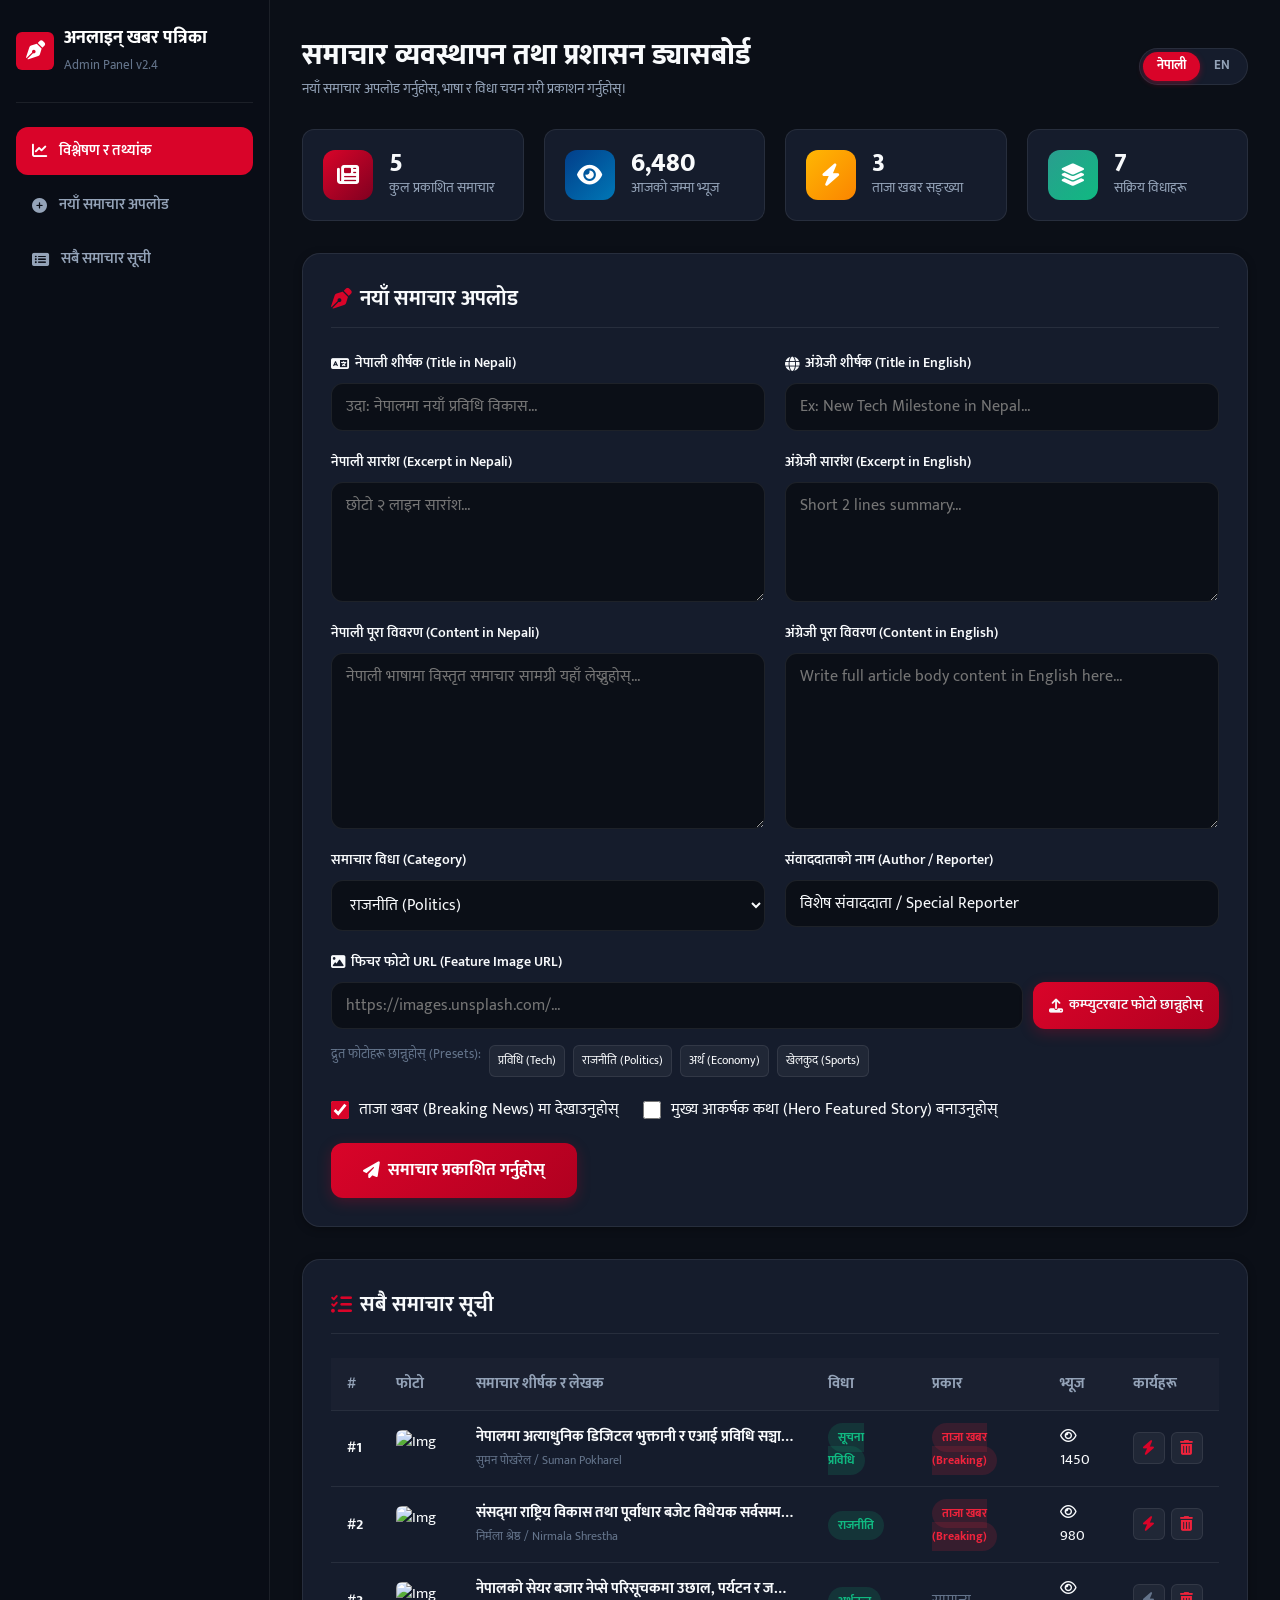
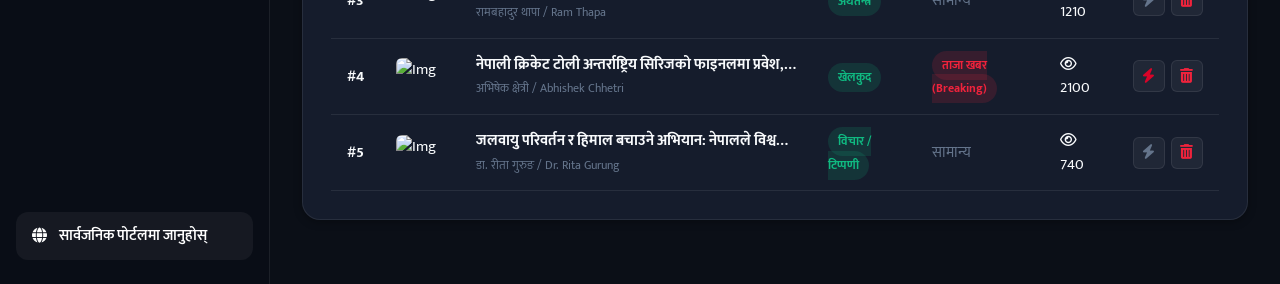
==== admin.html @ b6c6386e "Online khabar partika first push" ====
<!DOCTYPE html>
<html lang="np" data-theme="dark">
<head>
  <meta charset="UTF-8" />
  <meta name="viewport" content="width=device-width, initial-scale=1.0" />
  <title>समाचार प्रशासन ड्यासबोर्ड - Online Patrika Admin</title>
  
  <!-- Fonts & Icons -->
  <link rel="preconnect" href="https://fonts.googleapis.com">
  <link rel="preconnect" href="https://fonts.gstatic.com" crossorigin>
  <link href="https://fonts.googleapis.com/css2?family=Inter:wght@300;400;500;600;700;800&family=Mukta:wght@300;400;500;600;700;800&display=swap" rel="stylesheet">
  <link rel="stylesheet" href="https://cdnjs.cloudflare.com/ajax/libs/font-awesome/6.4.0/css/all.min.css" />

  <!-- Stylesheet -->
  <link rel="stylesheet" href="css/styles.css" />
</head>
<body>

  <div class="admin-layout">
    <!-- ==========================================================================
         ADMIN SIDEBAR
         ========================================================================== -->
    <aside class="admin-sidebar">
      <div class="admin-brand">
        <div class="admin-brand-icon">
          <i class="fas fa-pen-nib"></i>
        </div>
        <div>
          <h3 style="font-size: 1.1rem; font-weight: 800; color: white;" data-i18n="siteName">अनलाइन पत्रिका</h3>
          <small style="color: var(--text-muted);">Admin Panel v2.4</small>
        </div>
      </div>

      <ul class="admin-nav">
        <li class="admin-nav-item active">
          <a href="#dashboard"><i class="fas fa-chart-line"></i> <span data-i18n="admin.analyticsTab">ड्यासबोर्ड</span></a>
        </li>
        <li class="admin-nav-item">
          <a href="#uploadNews"><i class="fas fa-plus-circle"></i> <span data-i18n="admin.createNewsTab">नयाँ समाचार अपलोड</span></a>
        </li>
        <li class="admin-nav-item">
          <a href="#allArticles"><i class="fas fa-list-alt"></i> <span data-i18n="admin.manageNewsTab">सबै समाचार सूची</span></a>
        </li>
        <li class="admin-nav-item" style="margin-top: auto;">
          <a href="index.html" style="background: rgba(255, 255, 255, 0.05); color: #FFF;">
            <i class="fas fa-globe"></i> <span>सार्वजनिक पोर्टलमा जानुहोस्</span>
          </a>
        </li>
      </ul>
    </aside>

    <!-- ==========================================================================
         MAIN ADMIN CONTENT AREA
         ========================================================================== -->
    <main class="admin-content">
      
      <!-- Top Admin Header -->
      <div class="admin-header">
        <div class="admin-title-wrap">
          <h1 data-i18n="admin.dashboardTitle">समाचार व्यवस्थापन तथा प्रशासन ड्यासबोर्ड</h1>
          <p data-i18n="admin.dashboardDesc">नयाँ समाचार अपलोड गर्नुहोस्, भाषा र विधा चयन गरी प्रकाशन गर्नुहोस्।</p>
        </div>

        <div class="ctrl-group">
          <!-- Language Toggle Switcher -->
          <div class="lang-switcher" title="Language Switcher">
            <button class="lang-btn active" data-lang="np" onclick="switchAdminLang('np')">नेपाली</button>
            <button class="lang-btn" data-lang="en" onclick="switchAdminLang('en')">EN</button>
          </div>
        </div>
      </div>

      <!-- ==========================================================================
           STATS CARDS
           ========================================================================== -->
      <div class="stats-grid">
        <div class="stat-card">
          <div class="stat-icon red"><i class="fas fa-newspaper"></i></div>
          <div>
            <div class="stat-val" id="statTotalArticles">0</div>
            <div class="stat-label" data-i18n="admin.totalArticles">कुल प्रकाशित समाचार</div>
          </div>
        </div>

        <div class="stat-card">
          <div class="stat-icon blue"><i class="fas fa-eye"></i></div>
          <div>
            <div class="stat-val" id="statTotalViews">0</div>
            <div class="stat-label" data-i18n="admin.todayViews">जम्मा समाचार भ्यूज</div>
          </div>
        </div>

        <div class="stat-card">
          <div class="stat-icon gold"><i class="fas fa-bolt"></i></div>
          <div>
            <div class="stat-val" id="statBreakingCount">0</div>
            <div class="stat-label" data-i18n="admin.breakingCount">ताजा खबर सङ्ख्या</div>
          </div>
        </div>

        <div class="stat-card">
          <div class="stat-icon green"><i class="fas fa-layer-group"></i></div>
          <div>
            <div class="stat-val">7</div>
            <div class="stat-label" data-i18n="admin.activeCategory">सक्रिय विधाहरू</div>
          </div>
        </div>
      </div>

      <!-- ==========================================================================
           NEWS UPLOAD FORM CARD
           ========================================================================== -->
      <section class="admin-card" id="uploadNews">
        <div class="admin-card-header">
          <h2 class="admin-card-title">
            <i class="fas fa-pen-nib" style="color: var(--primary-red);"></i>
            <span data-i18n="admin.createNewsTab">नयाँ समाचार अपलोड तथा प्रकाशन फारम</span>
          </h2>
        </div>

        <form id="newsUploadForm">
          <!-- Dual Language Title Fields -->
          <div class="form-grid-2">
            <div class="form-group">
              <label for="titleNp"><i class="fas fa-language"></i> <span data-i18n="admin.titleNp">नेपाली शीर्षक (Nepali Title) *</span></label>
              <input type="text" id="titleNp" class="form-control" placeholder="उदा: नेपालमा नयाँ प्रविधि विकास..." required />
            </div>
            <div class="form-group">
              <label for="titleEn"><i class="fas fa-globe"></i> <span data-i18n="admin.titleEn">अंग्रेजी शीर्षक (English Title)</span></label>
              <input type="text" id="titleEn" class="form-control" placeholder="Ex: New Tech Milestone in Nepal..." />
            </div>
          </div>

          <!-- Dual Language Excerpts -->
          <div class="form-grid-2">
            <div class="form-group">
              <label for="excerptNp" data-i18n="admin.excerptNp">नेपाली सारांश (Nepali Excerpt)</label>
              <textarea id="excerptNp" class="form-control" rows="2" placeholder="छोटो २ लाइन सारांश..."></textarea>
            </div>
            <div class="form-group">
              <label for="excerptEn" data-i18n="admin.excerptEn">अंग्रेजी सारांश (English Excerpt)</label>
              <textarea id="excerptEn" class="form-control" rows="2" placeholder="Short 2 lines summary..."></textarea>
            </div>
          </div>

          <!-- Dual Language Full Content -->
          <div class="form-grid-2">
            <div class="form-group">
              <label for="contentNp" data-i18n="admin.contentNp">नेपाली पूरा समाचार (Nepali Content) *</label>
              <textarea id="contentNp" class="form-control" rows="6" placeholder="नेपाली भाषामा विस्तृत समाचार सामग्री यहाँ लेख्नुहोस्..." required></textarea>
            </div>
            <div class="form-group">
              <label for="contentEn" data-i18n="admin.contentEn">अंग्रेजी पूरा समाचार (English Content)</label>
              <textarea id="contentEn" class="form-control" rows="6" placeholder="Write full article body content in English here..."></textarea>
            </div>
          </div>

          <!-- Meta Controls Grid -->
          <div class="form-grid-2">
            <div class="form-group">
              <label for="newsCategory" data-i18n="admin.categoryLabel">समाचार विधा (Category)</label>
              <select id="newsCategory" class="form-control">
                <option value="politics">राजनीति (Politics)</option>
                <option value="economy">अर्थतन्त्र (Economy)</option>
                <option value="tech">प्रविधि (Technology)</option>
                <option value="sports">खेलकुद (Sports)</option>
                <option value="entertainment">मनोरञ्जन (Entertainment)</option>
                <option value="opinion">विचार / टिप्पणी (Opinion)</option>
              </select>
            </div>

            <div class="form-group">
              <label for="authorName">संवाददाताको नाम (Author / Reporter)</label>
              <input type="text" id="authorName" class="form-control" value="विशेष संवाददाता / Special Reporter" />
            </div>
          </div>

          <!-- Image Selector & File Upload -->
          <div class="form-group">
            <label for="featureImgUrl"><i class="fas fa-image"></i> <span data-i18n="admin.imageLabel">फिचर फोटो URL (Feature Image URL / Local Upload)</span></label>
            <div style="display: flex; gap: 10px; flex-wrap: wrap;">
              <input type="text" id="featureImgUrl" class="form-control" style="flex: 1;" placeholder="https://images.unsplash.com/..." />
              <label class="btn-primary" style="padding: 10px 16px; font-size: 0.88rem; cursor: pointer;">
                <i class="fas fa-upload"></i> कम्प्युटरबाट फोटो छान्नुहोस्
                <input type="file" id="localImgFile" accept="image/*" style="display: none;" />
              </label>
            </div>
            <!-- Preset Image Quick Pickers -->
            <div style="display: flex; gap: 8px; margin-top: 8px; flex-wrap: wrap; font-size: 0.8rem; color: var(--text-muted);">
              <span>द्रुत फोटोहरू छान्नुहोस् (Presets):</span>
              <button type="button" class="btn-action-icon" style="width: auto; padding: 2px 8px; font-size: 0.78rem;" onclick="selectPresetImage('https://images.unsplash.com/photo-1526374965328-7f61d4dc18c5?q=80&w=800')">प्रविधि (Tech)</button>
              <button type="button" class="btn-action-icon" style="width: auto; padding: 2px 8px; font-size: 0.78rem;" onclick="selectPresetImage('https://images.unsplash.com/photo-1541872703-74c5e44368f9?q=80&w=800')">राजनीति (Politics)</button>
              <button type="button" class="btn-action-icon" style="width: auto; padding: 2px 8px; font-size: 0.78rem;" onclick="selectPresetImage('https://images.unsplash.com/photo-1611974789855-9c2a0a7236a3?q=80&w=800')">अर्थ (Economy)</button>
              <button type="button" class="btn-action-icon" style="width: auto; padding: 2px 8px; font-size: 0.78rem;" onclick="selectPresetImage('https://images.unsplash.com/photo-1531415074968-036ba1b575da?q=80&w=800')">खेलकुद (Sports)</button>
            </div>
          </div>

          <!-- Feature Flags Checkboxes -->
          <div style="display: flex; gap: 24px; margin: 20px 0;">
            <label class="checkbox-group">
              <input type="checkbox" id="isBreakingCheck" checked />
              <span data-i18n="admin.isBreaking">ताजा खबर (Breaking News) मा देखाउनुहोस्</span>
            </label>

            <label class="checkbox-group">
              <input type="checkbox" id="isFeaturedCheck" />
              <span data-i18n="admin.isFeatured">मुख्य आकर्षक कथा (Hero Featured Story) बनाउनुहोस्</span>
            </label>
          </div>

          <!-- Submit Button -->
          <button type="submit" class="btn-primary" style="font-size: 1.05rem; padding: 14px 32px;">
            <i class="fas fa-paper-plane"></i> <span data-i18n="admin.publishBtn">समाचार प्रकाशित गर्नुहोस्</span>
          </button>
        </form>
      </section>

      <!-- ==========================================================================
           ALL ARTICLES LIST & MANAGEMENT TABLE
           ========================================================================== -->
      <section class="admin-card" id="allArticles">
        <div class="admin-card-header">
          <h2 class="admin-card-title">
            <i class="fas fa-tasks" style="color: var(--primary-red);"></i>
            <span data-i18n="admin.manageNewsTab">सबै प्रकाशित समाचार सूची</span>
          </h2>
        </div>

        <div class="data-table-wrap">
          <table class="data-table">
            <thead>
              <tr>
                <th>#</th>
                <th>फोटो</th>
                <th>समाचार शीर्षक र लेखक</th>
                <th>विधा</th>
                <th>प्रकार</th>
                <th>भ्यूज</th>
                <th data-i18n="admin.actions">कार्यहरू</th>
              </tr>
            </thead>
            <tbody id="adminArticlesTableBody">
              <!-- Rendered via JS -->
            </tbody>
          </table>
        </div>
      </section>

    </main>
  </div>

  <!-- Toast Container -->
  <div class="toast-container" id="toastContainer"></div>

  <!-- Scripts -->
  <script src="js/translations.js"></script>
  <script src="js/admin.js"></script>
</body>
</html>
---- css/styles.css ----
/* ==========================================================================
   ONLINE PATRIKA (अनलाइन पत्रिका) - MASTER DESIGN SYSTEM & STYLESHEET
   ========================================================================== */

@import url('https://fonts.googleapis.com/css2?family=Inter:wght@300;400;500;600;700;800&family=Mukta:wght@300;400;500;600;700;800&display=swap');

/* --- CSS Variables & Theme Tokens --- */
:root {
  --font-nepali: 'Mukta', sans-serif;
  --font-english: 'Inter', system-ui, -apple-system, BlinkMacSystemFont, sans-serif;

  /* Brand Palette: Nepali Flag Crimson + Slate */
  --primary-red: #D90429;
  --primary-red-hover: #EF233C;
  --primary-red-glow: rgba(217, 4, 41, 0.25);
  --accent-blue: #023E8A;
  --accent-gold: #FFB703;

  /* Dark Mode Palette (Default) */
  --bg-main: #0B0F17;
  --bg-header: rgba(15, 23, 42, 0.85);
  --bg-card: #151C2C;
  --bg-card-hover: #1C263B;
  --bg-nav: #111827;
  --border-color: rgba(255, 255, 255, 0.08);
  --border-active: rgba(217, 4, 41, 0.4);

  --text-primary: #F8FAFC;
  --text-secondary: #94A3B8;
  --text-muted: #64748B;
  --text-inverse: #0F172A;

  --badge-breaking: #EF233C;
  --badge-tag-bg: rgba(217, 4, 41, 0.15);
  --badge-tag-text: #FF6B6B;

  --shadow-sm: 0 2px 8px rgba(0, 0, 0, 0.3);
  --shadow-md: 0 8px 24px rgba(0, 0, 0, 0.4);
  --shadow-glow: 0 0 20px rgba(217, 4, 41, 0.3);

  --radius-sm: 6px;
  --radius-md: 12px;
  --radius-lg: 18px;
  --radius-full: 9999px;

  --transition: all 0.25s cubic-bezier(0.4, 0, 0.2, 1);
}

/* Light Theme Overrides */
[data-theme="light"] {
  --bg-main: #F1F5F9;
  --bg-header: rgba(255, 255, 255, 0.9);
  --bg-card: #FFFFFF;
  --bg-card-hover: #F8FAFC;
  --bg-nav: #FFFFFF;
  --border-color: rgba(0, 0, 0, 0.08);
  --border-active: rgba(217, 4, 41, 0.4);

  --text-primary: #0F172A;
  --text-secondary: #475569;
  --text-muted: #64748B;
  --text-inverse: #FFFFFF;

  --shadow-sm: 0 2px 8px rgba(0, 0, 0, 0.06);
  --shadow-md: 0 8px 24px rgba(0, 0, 0, 0.08);
}

/* Global Reset & Base */
*, *::before, *::after {
  box-sizing: border-box;
  margin: 0;
  padding: 0;
}

html {
  font-size: 16px;
  scroll-behavior: smooth;
}

body {
  font-family: var(--font-nepali);
  background-color: var(--bg-main);
  color: var(--text-primary);
  line-height: 1.6;
  min-height: 100vh;
  transition: background-color 0.3s ease, color 0.3s ease;
  overflow-x: hidden;
}

/* Language font switcher logic */
body[lang="en"] {
  font-family: var(--font-english);
}

a {
  color: inherit;
  text-decoration: none;
  transition: var(--transition);
}

button, input, select, textarea {
  font: inherit;
  color: inherit;
}

img {
  max-width: 100%;
  height: auto;
  display: block;
}

/* --- Container Utility --- */
.container {
  width: 92%;
  max-width: 1320px;
  margin: 0 auto;
}

/* ==========================================================================
   TOP UTILITY BAR (Bikram Sambat Date, Weather, Controls)
   ========================================================================== */
.top-bar {
  background: #070B12;
  border-bottom: 1px solid var(--border-color);
  padding: 8px 0;
  font-size: 0.88rem;
  color: var(--text-secondary);
}

.top-bar-content {
  display: flex;
  justify-content: space-between;
  align-items: center;
  flex-wrap: wrap;
  gap: 12px;
}

.top-bar-left, .top-bar-right {
  display: flex;
  align-items: center;
  gap: 18px;
}

.date-badge {
  display: flex;
  align-items: center;
  gap: 6px;
  background: rgba(255, 255, 255, 0.05);
  padding: 4px 10px;
  border-radius: var(--radius-sm);
  font-weight: 500;
  color: var(--text-primary);
}

.date-badge i {
  color: var(--primary-red);
}

.weather-widget, .currency-widget {
  display: flex;
  align-items: center;
  gap: 6px;
  font-size: 0.85rem;
}

.weather-widget i {
  color: var(--accent-gold);
}

/* Controls: Language Switcher & Theme Switcher */
.ctrl-group {
  display: flex;
  align-items: center;
  gap: 10px;
}

.lang-switcher {
  display: inline-flex;
  background: var(--bg-card);
  border: 1px solid var(--border-color);
  border-radius: var(--radius-full);
  padding: 3px;
  position: relative;
  cursor: pointer;
  user-select: none;
}

.lang-btn {
  padding: 4px 14px;
  font-weight: 700;
  font-size: 0.8rem;
  border: none;
  background: transparent;
  border-radius: var(--radius-full);
  cursor: pointer;
  transition: var(--transition);
  color: var(--text-secondary);
  display: flex;
  align-items: center;
  gap: 4px;
}

.lang-btn.active {
  background: var(--primary-red);
  color: #FFF;
  box-shadow: 0 2px 6px rgba(217, 4, 41, 0.4);
}

.theme-toggle-btn {
  background: var(--bg-card);
  border: 1px solid var(--border-color);
  width: 34px;
  height: 34px;
  border-radius: 50%;
  display: flex;
  align-items: center;
  justify-content: center;
  cursor: pointer;
  color: var(--text-primary);
  transition: var(--transition);
}

.theme-toggle-btn:hover {
  background: var(--primary-red);
  color: white;
  border-color: var(--primary-red);
}

/* ==========================================================================
   MAIN HEADER & LOGO
   ========================================================================== */
.main-header {
  background: var(--bg-header);
  backdrop-filter: blur(12px);
  -webkit-backdrop-filter: blur(12px);
  position: sticky;
  top: 0;
  z-index: 100;
  border-bottom: 1px solid var(--border-color);
  transition: var(--transition);
}

.header-inner {
  display: flex;
  align-items: center;
  justify-content: space-between;
  padding: 16px 0;
}

.brand-logo {
  display: flex;
  align-items: center;
  gap: 12px;
  text-decoration: none;
}

.brand-icon {
  width: 48px;
  height: 48px;
  background: linear-gradient(135deg, #0EA5E9, #0284C7);
  border-radius: 50%;
  border: 2px solid rgba(56, 189, 248, 0.4);
  display: flex;
  align-items: center;
  justify-content: center;
  color: #FFF;
  font-size: 1.4rem;
  font-weight: 800;
  box-shadow: 0 0 20px rgba(14, 165, 233, 0.4);
}

.brand-text {
  display: flex;
  flex-direction: column;
}

.brand-name {
  font-size: 1.85rem;
  font-weight: 800;
  letter-spacing: -0.5px;
  line-height: 1.1;
  color: var(--text-primary);
  background: linear-gradient(90deg, var(--text-primary) 60%, var(--primary-red));
  -webkit-background-clip: text;
  -webkit-text-fill-color: transparent;
}

.brand-tagline {
  font-size: 0.78rem;
  color: var(--text-secondary);
  font-weight: 500;
  letter-spacing: 0.5px;
}

.header-actions {
  display: flex;
  align-items: center;
  gap: 14px;
}

.btn-admin {
  background: linear-gradient(135deg, var(--accent-blue), #001845);
  color: #FFF;
  padding: 8px 16px;
  border-radius: var(--radius-full);
  font-size: 0.88rem;
  font-weight: 600;
  display: inline-flex;
  align-items: center;
  gap: 6px;
  border: 1px solid rgba(255, 255, 255, 0.1);
  box-shadow: 0 4px 12px rgba(2, 62, 138, 0.3);
}

.btn-admin:hover {
  transform: translateY(-2px);
  box-shadow: 0 6px 16px rgba(2, 62, 138, 0.5);
  background: linear-gradient(135deg, #0077B6, var(--accent-blue));
}

.search-box {
  position: relative;
}

.search-input {
  background: var(--bg-card);
  border: 1px solid var(--border-color);
  padding: 8px 14px 8px 36px;
  border-radius: var(--radius-full);
  font-size: 0.88rem;
  width: 200px;
  transition: var(--transition);
}

.search-input:focus {
  outline: none;
  width: 260px;
  border-color: var(--primary-red);
  box-shadow: 0 0 0 3px var(--primary-red-glow);
}

.search-box i {
  position: absolute;
  left: 12px;
  top: 50%;
  transform: translateY(-50%);
  color: var(--text-muted);
}

/* ==========================================================================
   NAVIGATION CATEGORIES BAR
   ========================================================================== */
.nav-bar {
  background: var(--bg-nav);
  border-bottom: 1px solid var(--border-color);
}

.nav-links {
  display: flex;
  align-items: center;
  list-style: none;
  overflow-x: auto;
  scrollbar-width: none;
  -ms-overflow-style: none;
}

.nav-links::-webkit-scrollbar {
  display: none;
}

.nav-link-item a {
  display: block;
  padding: 12px 18px;
  font-weight: 600;
  font-size: 1rem;
  color: var(--text-secondary);
  white-space: nowrap;
  position: relative;
}

.nav-link-item a:hover,
.nav-link-item.active a {
  color: var(--primary-red);
}

.nav-link-item.active a::after {
  content: '';
  position: absolute;
  bottom: 0;
  left: 18px;
  right: 18px;
  height: 3px;
  background: var(--primary-red);
  border-radius: 3px 3px 0 0;
}

/* ==========================================================================
   BREAKING NEWS TICKER
   ========================================================================== */
.breaking-ticker {
  background: var(--bg-card);
  border-bottom: 1px solid var(--border-color);
  display: flex;
  align-items: center;
  overflow: hidden;
  height: 44px;
}

.ticker-label {
  background: var(--primary-red);
  color: white;
  padding: 0 16px;
  height: 100%;
  display: flex;
  align-items: center;
  gap: 6px;
  font-weight: 700;
  font-size: 0.88rem;
  white-space: nowrap;
  z-index: 2;
  box-shadow: 4px 0 10px rgba(0, 0, 0, 0.2);
}

.ticker-label i {
  animation: pulse 1.5s infinite;
}

@keyframes pulse {
  0%, 100% { opacity: 1; transform: scale(1); }
  50% { opacity: 0.6; transform: scale(1.15); }
}

.ticker-wrapper {
  flex: 1;
  overflow: hidden;
  position: relative;
}

.ticker-content {
  display: flex;
  align-items: center;
  white-space: nowrap;
  animation: ticker-slide 28s linear infinite;
}

.ticker-wrapper:hover .ticker-content {
  animation-play-state: paused;
}

@keyframes ticker-slide {
  0% { transform: translateX(100%); }
  100% { transform: translateX(-100%); }
}

.ticker-item {
  display: inline-flex;
  align-items: center;
  gap: 12px;
  padding: 0 24px;
  font-weight: 500;
  font-size: 0.95rem;
  color: var(--text-primary);
  cursor: pointer;
}

.ticker-item:hover {
  color: var(--primary-red);
}

.ticker-separator {
  color: var(--primary-red);
  font-size: 0.6rem;
}

/* ==========================================================================
   HERO NEWS SECTION
   ========================================================================== */
.hero-news-section {
  padding: 30px 0;
}

.hero-grid {
  display: grid;
  grid-template-columns: 2fr 1fr;
  gap: 24px;
}

@media (max-width: 992px) {
  .hero-grid {
    grid-template-columns: 1fr;
  }
}

/* Lead Big Feature Story */
.lead-story-card {
  position: relative;
  border-radius: var(--radius-lg);
  overflow: hidden;
  background: var(--bg-card);
  border: 1px solid var(--border-color);
  box-shadow: var(--shadow-md);
  height: 480px;
  display: flex;
  flex-direction: column;
  justify-content: flex-end;
  cursor: pointer;
}

.story-img-overlay {
  position: absolute;
  inset: 0;
  width: 100%;
  height: 100%;
  object-fit: cover;
  transition: transform 0.6s cubic-bezier(0.25, 1, 0.5, 1);
}

.lead-story-card:hover .story-img-overlay {
  transform: scale(1.04);
}

.story-gradient {
  position: absolute;
  inset: 0;
  background: linear-gradient(to top, rgba(11, 15, 23, 0.95) 0%, rgba(11, 15, 23, 0.4) 50%, rgba(0, 0, 0, 0) 100%);
}

.story-content {
  position: relative;
  z-index: 2;
  padding: 32px;
}

.category-tag {
  display: inline-block;
  background: var(--primary-red);
  color: white;
  padding: 4px 12px;
  border-radius: var(--radius-full);
  font-size: 0.8rem;
  font-weight: 700;
  text-transform: uppercase;
  letter-spacing: 0.5px;
  margin-bottom: 12px;
  box-shadow: 0 2px 8px rgba(217, 4, 41, 0.4);
}

.story-title {
  font-size: 2rem;
  font-weight: 800;
  line-height: 1.3;
  margin-bottom: 12px;
  color: #FFFFFF;
  text-shadow: 0 2px 4px rgba(0,0,0,0.5);
}

.story-excerpt {
  font-size: 1rem;
  color: #CBD5E1;
  margin-bottom: 16px;
  display: -webkit-box;
  -webkit-line-clamp: 2;
  -webkit-box-orient: vertical;
  overflow: hidden;
}

.story-meta {
  display: flex;
  align-items: center;
  gap: 16px;
  font-size: 0.85rem;
  color: #94A3B8;
}

.story-meta-item {
  display: flex;
  align-items: center;
  gap: 6px;
}

/* Side Trending Stories */
.trending-stories-column {
  display: flex;
  flex-direction: column;
  gap: 16px;
}

.section-header-mini {
  display: flex;
  align-items: center;
  justify-content: space-between;
  padding-bottom: 10px;
  border-bottom: 2px solid var(--primary-red);
  margin-bottom: 4px;
}

.section-header-mini h3 {
  font-size: 1.2rem;
  font-weight: 700;
  display: flex;
  align-items: center;
  gap: 8px;
  color: var(--text-primary);
}

.side-story-card {
  display: flex;
  gap: 14px;
  background: var(--bg-card);
  border: 1px solid var(--border-color);
  border-radius: var(--radius-md);
  padding: 12px;
  cursor: pointer;
  transition: var(--transition);
}

.side-story-card:hover {
  background: var(--bg-card-hover);
  transform: translateY(-2px);
  border-color: var(--border-active);
  box-shadow: var(--shadow-sm);
}

.side-story-img {
  width: 100px;
  height: 80px;
  border-radius: var(--radius-sm);
  object-fit: cover;
  flex-shrink: 0;
}

.side-story-info {
  display: flex;
  flex-direction: column;
  justify-content: space-between;
}

.side-story-title {
  font-size: 0.95rem;
  font-weight: 700;
  line-height: 1.35;
  color: var(--text-primary);
  display: -webkit-box;
  -webkit-line-clamp: 2;
  -webkit-box-orient: vertical;
  overflow: hidden;
}

.side-story-meta {
  font-size: 0.78rem;
  color: var(--text-muted);
  display: flex;
  gap: 10px;
}

/* ==========================================================================
   CATEGORY NEWS SECTIONS & GRID
   ========================================================================== */
.section-title-wrap {
  display: flex;
  align-items: center;
  justify-content: space-between;
  margin: 36px 0 20px;
  padding-bottom: 10px;
  border-bottom: 2px solid var(--border-color);
  position: relative;
}

.section-title-wrap::after {
  content: '';
  position: absolute;
  bottom: -2px;
  left: 0;
  width: 80px;
  height: 2px;
  background: var(--primary-red);
}

.section-title {
  font-size: 1.5rem;
  font-weight: 800;
  display: flex;
  align-items: center;
  gap: 10px;
  color: var(--text-primary);
}

.view-all-btn {
  font-size: 0.9rem;
  font-weight: 600;
  color: var(--primary-red);
  display: flex;
  align-items: center;
  gap: 4px;
}

.view-all-btn:hover {
  gap: 8px;
}

.news-grid {
  display: grid;
  grid-template-columns: repeat(auto-fill, minmax(300px, 1fr));
  gap: 24px;
}

.news-card {
  background: var(--bg-card);
  border: 1px solid var(--border-color);
  border-radius: var(--radius-md);
  overflow: hidden;
  display: flex;
  flex-direction: column;
  cursor: pointer;
  transition: var(--transition);
}

.news-card:hover {
  transform: translateY(-4px);
  border-color: var(--border-active);
  box-shadow: var(--shadow-md);
}

.news-card-img-wrap {
  position: relative;
  height: 190px;
  overflow: hidden;
}

.news-card-img {
  width: 100%;
  height: 100%;
  object-fit: cover;
  transition: transform 0.5s ease;
}

.news-card:hover .news-card-img {
  transform: scale(1.05);
}

.news-card-badge {
  position: absolute;
  top: 12px;
  left: 12px;
  background: rgba(15, 23, 42, 0.85);
  backdrop-filter: blur(4px);
  color: #FFF;
  padding: 4px 10px;
  border-radius: var(--radius-sm);
  font-size: 0.75rem;
  font-weight: 700;
}

.news-card-body {
  padding: 18px;
  display: flex;
  flex-direction: column;
  flex: 1;
}

.news-card-title {
  font-size: 1.15rem;
  font-weight: 700;
  line-height: 1.35;
  margin-bottom: 8px;
  color: var(--text-primary);
  display: -webkit-box;
  -webkit-line-clamp: 2;
  -webkit-box-orient: vertical;
  overflow: hidden;
}

.news-card-excerpt {
  font-size: 0.9rem;
  color: var(--text-secondary);
  margin-bottom: 14px;
  display: -webkit-box;
  -webkit-line-clamp: 3;
  -webkit-box-orient: vertical;
  overflow: hidden;
  flex: 1;
}

.news-card-footer {
  display: flex;
  align-items: center;
  justify-content: space-between;
  font-size: 0.8rem;
  color: var(--text-muted);
  border-top: 1px solid var(--border-color);
  padding-top: 12px;
}

/* Audio Player Bar Demo */
.audio-news-banner {
  background: linear-gradient(135deg, #1E1B4B, #0F172A);
  border: 1px solid rgba(99, 102, 241, 0.3);
  border-radius: var(--radius-lg);
  padding: 20px 24px;
  margin: 36px 0;
  display: flex;
  align-items: center;
  justify-content: space-between;
  flex-wrap: wrap;
  gap: 16px;
  box-shadow: 0 8px 24px rgba(30, 27, 75, 0.4);
}

.audio-news-info {
  display: flex;
  align-items: center;
  gap: 16px;
}

.audio-icon-wrap {
  width: 48px;
  height: 48px;
  background: #6366F1;
  border-radius: 50%;
  display: flex;
  align-items: center;
  justify-content: center;
  color: white;
  font-size: 1.3rem;
  box-shadow: 0 0 16px rgba(99, 102, 241, 0.5);
}

.audio-news-text h4 {
  font-size: 1.1rem;
  font-weight: 700;
  color: white;
}

.audio-news-text p {
  font-size: 0.88rem;
  color: #A5B4FC;
}

.audio-news-controls {
  display: flex;
  align-items: center;
  gap: 12px;
}

.btn-audio-play {
  background: #6366F1;
  color: white;
  border: none;
  padding: 10px 20px;
  border-radius: var(--radius-full);
  font-weight: 700;
  cursor: pointer;
  display: flex;
  align-items: center;
  gap: 8px;
  transition: var(--transition);
}

.btn-audio-play:hover {
  background: #4F46E5;
  transform: scale(1.03);
}

/* ==========================================================================
   ARTICLE DETAIL MODAL
   ========================================================================== */
.modal-overlay {
  position: fixed;
  inset: 0;
  background: rgba(0, 0, 0, 0.75);
  backdrop-filter: blur(8px);
  z-index: 1000;
  display: flex;
  justify-content: center;
  align-items: center;
  padding: 20px;
  opacity: 0;
  pointer-events: none;
  transition: opacity 0.3s ease;
}

.modal-overlay.active {
  opacity: 1;
  pointer-events: auto;
}

.modal-container {
  background: var(--bg-card);
  border: 1px solid var(--border-color);
  width: 100%;
  max-width: 860px;
  max-height: 90vh;
  border-radius: var(--radius-lg);
  overflow-y: auto;
  box-shadow: var(--shadow-md);
  position: relative;
  transform: translateY(20px);
  transition: transform 0.3s ease;
}

.modal-overlay.active .modal-container {
  transform: translateY(0);
}

.modal-close-btn {
  position: sticky;
  top: 16px;
  right: 16px;
  float: right;
  z-index: 10;
  background: rgba(15, 23, 42, 0.8);
  border: 1px solid var(--border-color);
  color: white;
  width: 36px;
  height: 36px;
  border-radius: 50%;
  display: flex;
  align-items: center;
  justify-content: center;
  cursor: pointer;
  transition: var(--transition);
}

.modal-close-btn:hover {
  background: var(--primary-red);
}

.modal-body {
  padding: 32px;
}

.article-modal-cat {
  display: inline-block;
  background: var(--badge-tag-bg);
  color: var(--badge-tag-text);
  padding: 4px 12px;
  border-radius: var(--radius-full);
  font-size: 0.85rem;
  font-weight: 700;
  margin-bottom: 12px;
}

.article-modal-title {
  font-size: 2.2rem;
  font-weight: 800;
  line-height: 1.3;
  margin-bottom: 16px;
  color: var(--text-primary);
}

.article-modal-meta {
  display: flex;
  align-items: center;
  justify-content: space-between;
  padding-bottom: 20px;
  border-bottom: 1px solid var(--border-color);
  margin-bottom: 24px;
  font-size: 0.9rem;
  color: var(--text-secondary);
  flex-wrap: wrap;
  gap: 12px;
}

.article-modal-img {
  width: 100%;
  max-height: 420px;
  object-fit: cover;
  border-radius: var(--radius-md);
  margin-bottom: 24px;
}

.article-modal-content {
  font-size: 1.15rem;
  line-height: 1.8;
  color: var(--text-primary);
}

.article-modal-content p {
  margin-bottom: 20px;
}

/* ==========================================================================
   ADMIN DASHBOARD SPECIFIC STYLES
   ========================================================================== */
.admin-layout {
  display: flex;
  min-height: 100vh;
}

.admin-sidebar {
  width: 270px;
  background: #090D16;
  border-right: 1px solid var(--border-color);
  padding: 24px 16px;
  display: flex;
  flex-direction: column;
  flex-shrink: 0;
}

.admin-brand {
  display: flex;
  align-items: center;
  gap: 10px;
  padding-bottom: 24px;
  border-bottom: 1px solid var(--border-color);
  margin-bottom: 24px;
}

.admin-brand-icon {
  width: 38px;
  height: 38px;
  background: var(--primary-red);
  border-radius: var(--radius-sm);
  display: flex;
  align-items: center;
  justify-content: center;
  color: white;
  font-size: 1.2rem;
}

.admin-nav {
  list-style: none;
  display: flex;
  flex-direction: column;
  gap: 6px;
  flex: 1;
}

.admin-nav-item a {
  display: flex;
  align-items: center;
  gap: 12px;
  padding: 12px 16px;
  border-radius: var(--radius-md);
  color: var(--text-secondary);
  font-weight: 600;
  font-size: 0.95rem;
}

.admin-nav-item a:hover,
.admin-nav-item.active a {
  background: var(--primary-red);
  color: white;
}

.admin-content {
  flex: 1;
  background: var(--bg-main);
  padding: 32px;
  overflow-y: auto;
}

.admin-header {
  display: flex;
  align-items: center;
  justify-content: space-between;
  margin-bottom: 28px;
  flex-wrap: wrap;
  gap: 16px;
}

.admin-title-wrap h1 {
  font-size: 1.8rem;
  font-weight: 800;
  color: var(--text-primary);
}

.admin-title-wrap p {
  color: var(--text-secondary);
  font-size: 0.9rem;
}

/* Stats Cards */
.stats-grid {
  display: grid;
  grid-template-columns: repeat(auto-fit, minmax(220px, 1fr));
  gap: 20px;
  margin-bottom: 32px;
}

.stat-card {
  background: var(--bg-card);
  border: 1px solid var(--border-color);
  border-radius: var(--radius-md);
  padding: 20px;
  display: flex;
  align-items: center;
  gap: 16px;
}

.stat-icon {
  width: 50px;
  height: 50px;
  border-radius: var(--radius-md);
  display: flex;
  align-items: center;
  justify-content: center;
  font-size: 1.4rem;
  color: white;
}

.stat-icon.red { background: linear-gradient(135deg, #D90429, #800020); }
.stat-icon.blue { background: linear-gradient(135deg, #023E8A, #0077B6); }
.stat-icon.gold { background: linear-gradient(135deg, #FFB703, #FB8500); }
.stat-icon.green { background: linear-gradient(135deg, #2A9D8F, #10B981); }

.stat-val {
  font-size: 1.6rem;
  font-weight: 800;
  color: var(--text-primary);
  line-height: 1.1;
}

.stat-label {
  font-size: 0.85rem;
  color: var(--text-secondary);
}

/* Form Styles */
.admin-card {
  background: var(--bg-card);
  border: 1px solid var(--border-color);
  border-radius: var(--radius-lg);
  padding: 28px;
  margin-bottom: 32px;
  box-shadow: var(--shadow-sm);
}

.admin-card-header {
  margin-bottom: 24px;
  padding-bottom: 12px;
  border-bottom: 1px solid var(--border-color);
}

.admin-card-title {
  font-size: 1.3rem;
  font-weight: 700;
  display: flex;
  align-items: center;
  gap: 8px;
  color: var(--text-primary);
}

.form-grid-2 {
  display: grid;
  grid-template-columns: 1fr 1fr;
  gap: 20px;
}

/* ==========================================================================
   PURELY RESPONSIVE MEDIA QUERIES & MOBILE ADAPTATION
   ========================================================================== */

/* Mobile Menu Toggle Button */
.mobile-nav-toggle {
  display: none;
  background: var(--bg-card);
  border: 1px solid var(--border-color);
  color: var(--text-primary);
  width: 40px;
  height: 40px;
  border-radius: var(--radius-sm);
  align-items: center;
  justify-content: center;
  font-size: 1.2rem;
  cursor: pointer;
}

/* Tablet Screens (<= 992px) */
@media (max-width: 992px) {
  .hero-grid {
    grid-template-columns: 1fr;
  }

  .lead-story-card {
    height: 400px;
  }

  .story-title {
    font-size: 1.6rem;
  }

  .footer-grid {
    grid-template-columns: 1fr 1fr;
    gap: 24px;
  }

  .audio-news-banner {
    flex-direction: column;
    align-items: flex-start;
  }
}

/* Mobile Screens (<= 768px) */
@media (max-width: 768px) {
  .mobile-nav-toggle {
    display: flex;
  }

  .top-bar-content {
    flex-direction: column;
    align-items: flex-start;
    gap: 8px;
  }

  .top-bar-right {
    width: 100%;
    justify-content: space-between;
  }

  .header-inner {
    padding: 12px 0;
  }

  .brand-name {
    font-size: 1.4rem;
  }

  .brand-tagline {
    font-size: 0.72rem;
  }

  .brand-icon {
    width: 40px;
    height: 40px;
    font-size: 1.1rem;
  }

  .header-actions {
    gap: 8px;
  }

  .search-box {
    display: none; /* Accessible via mobile nav */
  }

  .search-box.mobile-search {
    display: block;
    width: 100%;
    margin-bottom: 12px;
  }

  .search-box.mobile-search .search-input {
    width: 100%;
  }

  .btn-admin span {
    display: none;
  }

  .btn-admin {
    padding: 8px 12px;
    border-radius: var(--radius-sm);
  }

  /* Mobile Collapsible Navigation Menu */
  .nav-bar {
    position: relative;
  }

  .nav-links {
    display: none;
    flex-direction: column;
    align-items: stretch;
    background: var(--bg-nav);
    padding: 12px;
    border-top: 1px solid var(--border-color);
  }

  .nav-links.active {
    display: flex;
  }

  .nav-link-item a {
    padding: 10px 14px;
    border-radius: var(--radius-sm);
  }

  .nav-link-item.active a::after {
    display: none;
  }

  .nav-link-item.active a {
    background: var(--primary-red-glow);
  }

  /* Lead story tweaks */
  .lead-story-card {
    height: 320px;
  }

  .story-content {
    padding: 18px;
  }

  .story-title {
    font-size: 1.3rem;
    line-height: 1.25;
  }

  .story-excerpt {
    font-size: 0.88rem;
    -webkit-line-clamp: 2;
  }

  /* Grid 1 Column on Mobile */
  .news-grid {
    grid-template-columns: 1fr;
  }

  /* Modal on Mobile */
  .modal-container {
    width: 96%;
    max-height: 92vh;
    border-radius: var(--radius-md);
  }

  .modal-body {
    padding: 18px;
  }

  .article-modal-title {
    font-size: 1.5rem;
  }

  .article-modal-content {
    font-size: 1rem;
    line-height: 1.6;
  }

  /* Admin Responsiveness */
  .admin-layout {
    flex-direction: column;
  }

  .admin-sidebar {
    width: 100%;
    padding: 16px;
  }

  .admin-nav {
    flex-direction: row;
    overflow-x: auto;
    padding-bottom: 8px;
  }

  .admin-nav-item a {
    white-space: nowrap;
    padding: 8px 12px;
    font-size: 0.85rem;
  }

  .admin-content {
    padding: 16px;
  }

  .stats-grid {
    grid-template-columns: 1fr 1fr;
    gap: 12px;
  }

  .form-grid-2 {
    grid-template-columns: 1fr;
    gap: 12px;
  }

  .admin-card {
    padding: 16px;
  }
}

/* Small Phones (<= 480px) */
@media (max-width: 480px) {
  .stats-grid {
    grid-template-columns: 1fr;
  }

  .footer-grid {
    grid-template-columns: 1fr;
  }

  .ticker-label span {
    display: none;
  }

  .ticker-label {
    padding: 0 10px;
  }
}


.form-group {
  margin-bottom: 20px;
  display: flex;
  flex-direction: column;
  gap: 8px;
}

.form-group label {
  font-weight: 600;
  font-size: 0.9rem;
  color: var(--text-primary);
  display: flex;
  align-items: center;
  gap: 6px;
}

.form-control {
  background: var(--bg-main);
  border: 1px solid var(--border-color);
  padding: 10px 14px;
  border-radius: var(--radius-md);
  color: var(--text-primary);
  transition: var(--transition);
}

.form-control:focus {
  outline: none;
  border-color: var(--primary-red);
  box-shadow: 0 0 0 3px var(--primary-red-glow);
}

textarea.form-control {
  min-height: 120px;
  resize: vertical;
}

.checkbox-group {
  display: flex;
  align-items: center;
  gap: 10px;
  cursor: pointer;
  user-select: none;
}

.checkbox-group input {
  width: 18px;
  height: 18px;
  accent-color: var(--primary-red);
}

.btn-primary {
  background: linear-gradient(135deg, var(--primary-red), #B00020);
  color: white;
  border: none;
  padding: 12px 24px;
  border-radius: var(--radius-md);
  font-weight: 700;
  font-size: 0.95rem;
  cursor: pointer;
  display: inline-flex;
  align-items: center;
  gap: 8px;
  transition: var(--transition);
  box-shadow: 0 4px 14px var(--primary-red-glow);
}

.btn-primary:hover {
  background: linear-gradient(135deg, #EF233C, var(--primary-red));
  transform: translateY(-2px);
  box-shadow: 0 6px 20px rgba(217, 4, 41, 0.5);
}

/* Articles Table */
.data-table-wrap {
  overflow-x: auto;
}

.data-table {
  width: 100%;
  border-collapse: collapse;
  text-align: left;
}

.data-table th, .data-table td {
  padding: 14px 16px;
  border-bottom: 1px solid var(--border-color);
  font-size: 0.92rem;
}

.data-table th {
  background: rgba(255, 255, 255, 0.02);
  color: var(--text-secondary);
  font-weight: 700;
}

.data-table tr:hover td {
  background: rgba(255, 255, 255, 0.02);
}

.table-img {
  width: 48px;
  height: 36px;
  object-fit: cover;
  border-radius: var(--radius-sm);
}

.badge-status {
  padding: 4px 10px;
  border-radius: var(--radius-full);
  font-size: 0.78rem;
  font-weight: 700;
}

.badge-published { background: rgba(16, 185, 129, 0.15); color: #10B981; }
.badge-breaking-item { background: rgba(239, 35, 60, 0.15); color: #EF233C; }

.btn-action-icon {
  background: rgba(255, 255, 255, 0.05);
  border: 1px solid var(--border-color);
  color: var(--text-primary);
  width: 32px;
  height: 32px;
  border-radius: var(--radius-sm);
  display: inline-flex;
  align-items: center;
  justify-content: center;
  cursor: pointer;
  transition: var(--transition);
}

.btn-action-icon:hover {
  background: var(--primary-red);
  color: white;
  border-color: var(--primary-red);
}

/* Toast Notifications */
.toast-container {
  position: fixed;
  bottom: 24px;
  right: 24px;
  z-index: 2000;
  display: flex;
  flex-direction: column;
  gap: 10px;
}

.toast {
  background: #1E293B;
  color: white;
  border-left: 4px solid var(--primary-red);
  padding: 14px 20px;
  border-radius: var(--radius-md);
  box-shadow: 0 10px 25px rgba(0, 0, 0, 0.5);
  display: flex;
  align-items: center;
  gap: 12px;
  font-weight: 600;
  animation: slideInRight 0.3s ease;
}

@keyframes slideInRight {
  from { transform: translateX(100%); opacity: 0; }
  to { transform: translateX(0); opacity: 1; }
}

/* Footer */
.main-footer {
  background: #070B12;
  border-top: 1px solid var(--border-color);
  padding: 48px 0 24px;
  margin-top: 60px;
  color: var(--text-secondary);
}

.footer-grid {
  display: grid;
  grid-template-columns: 2fr 1fr 1fr 1fr;
  gap: 32px;
  margin-bottom: 40px;
}

@media (max-width: 992px) {
  .footer-grid { grid-template-columns: 1fr 1fr; }
}

@media (max-width: 576px) {
  .footer-grid { grid-template-columns: 1fr; }
}

.footer-bottom {
  padding-top: 24px;
  border-top: 1px solid var(--border-color);
  display: flex;
  justify-content: space-between;
  align-items: center;
  flex-wrap: wrap;
  gap: 12px;
  font-size: 0.88rem;
}
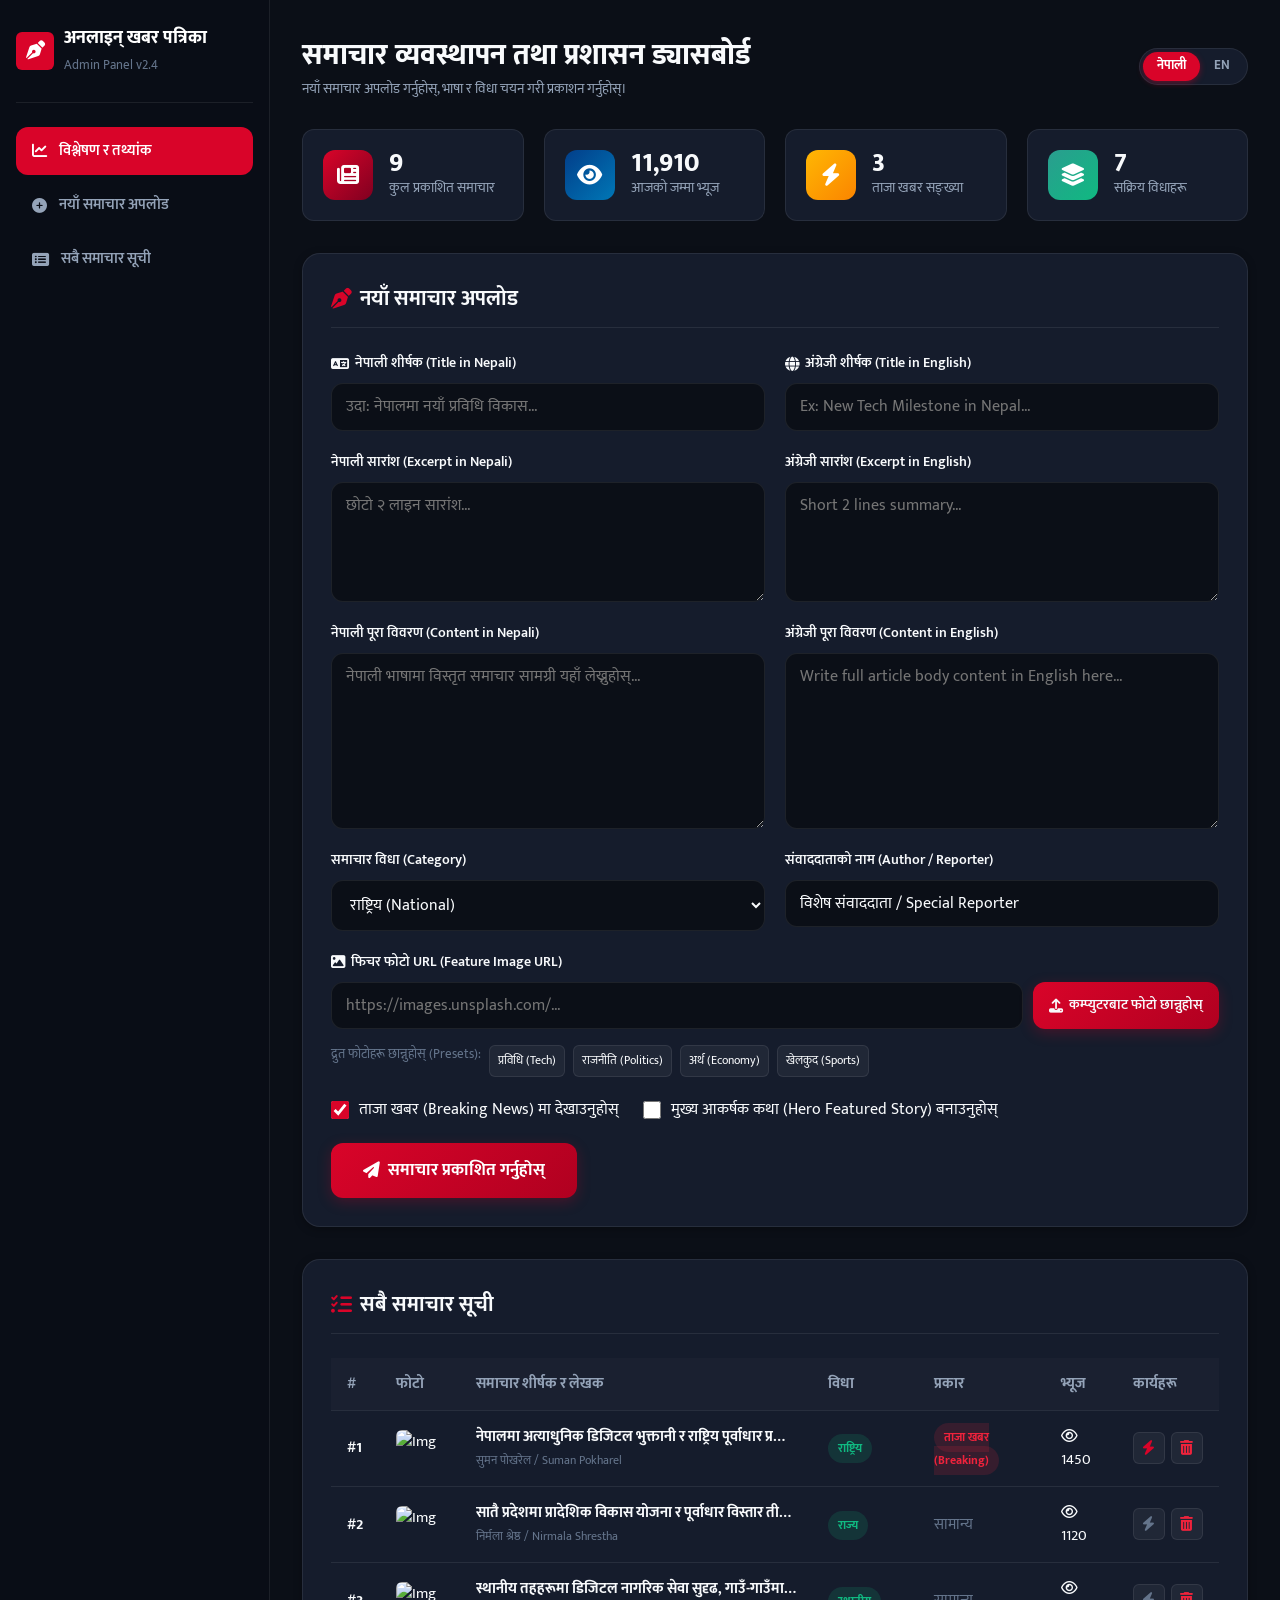
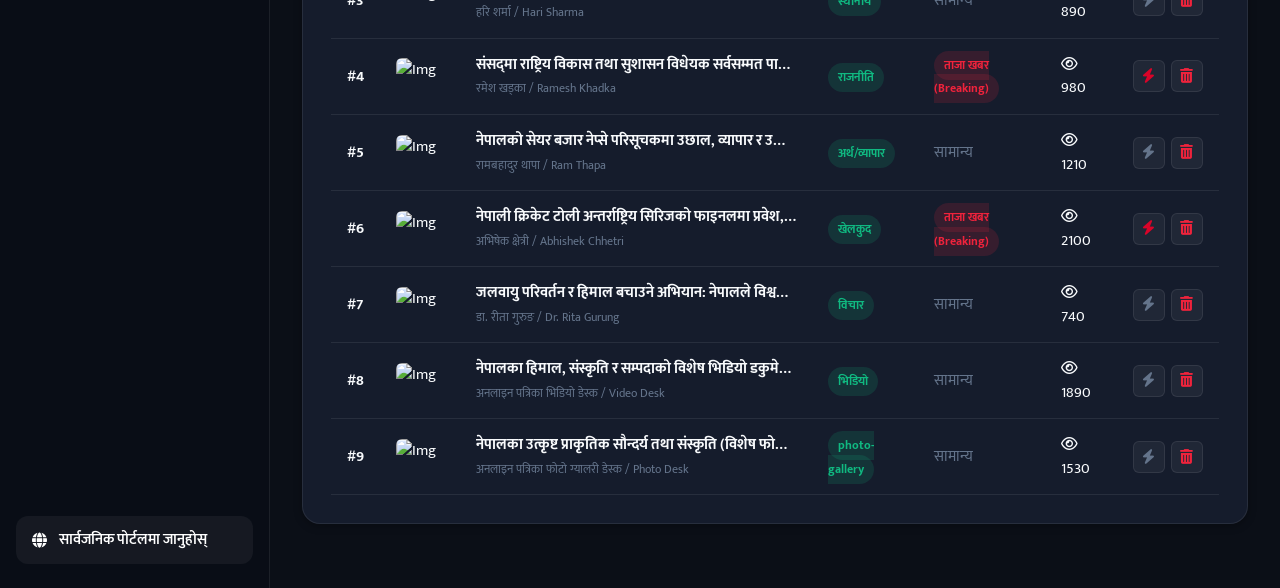
==== commit e6739629: "Important things added" ====
--- a/admin.html
+++ b/admin.html
@@ -160,12 +160,15 @@
             <div class="form-group">
               <label for="newsCategory" data-i18n="admin.categoryLabel">समाचार विधा (Category)</label>
               <select id="newsCategory" class="form-control">
+                <option value="national">राष्ट्रिय (National)</option>
+                <option value="state">राज्य (State)</option>
+                <option value="local">स्थानीय (Local)</option>
                 <option value="politics">राजनीति (Politics)</option>
-                <option value="economy">अर्थतन्त्र (Economy)</option>
-                <option value="tech">प्रविधि (Technology)</option>
+                <option value="economy">अर्थ/व्यापार (Economy / Business)</option>
                 <option value="sports">खेलकुद (Sports)</option>
-                <option value="entertainment">मनोरञ्जन (Entertainment)</option>
-                <option value="opinion">विचार / टिप्पणी (Opinion)</option>
+                <option value="opinion">विचार (Opinion)</option>
+                <option value="video">भिडियो (Video)</option>
+                <option value="photo-gallery">फोटो ग्यालरी (Photo Gallery)</option>
               </select>
             </div>
 
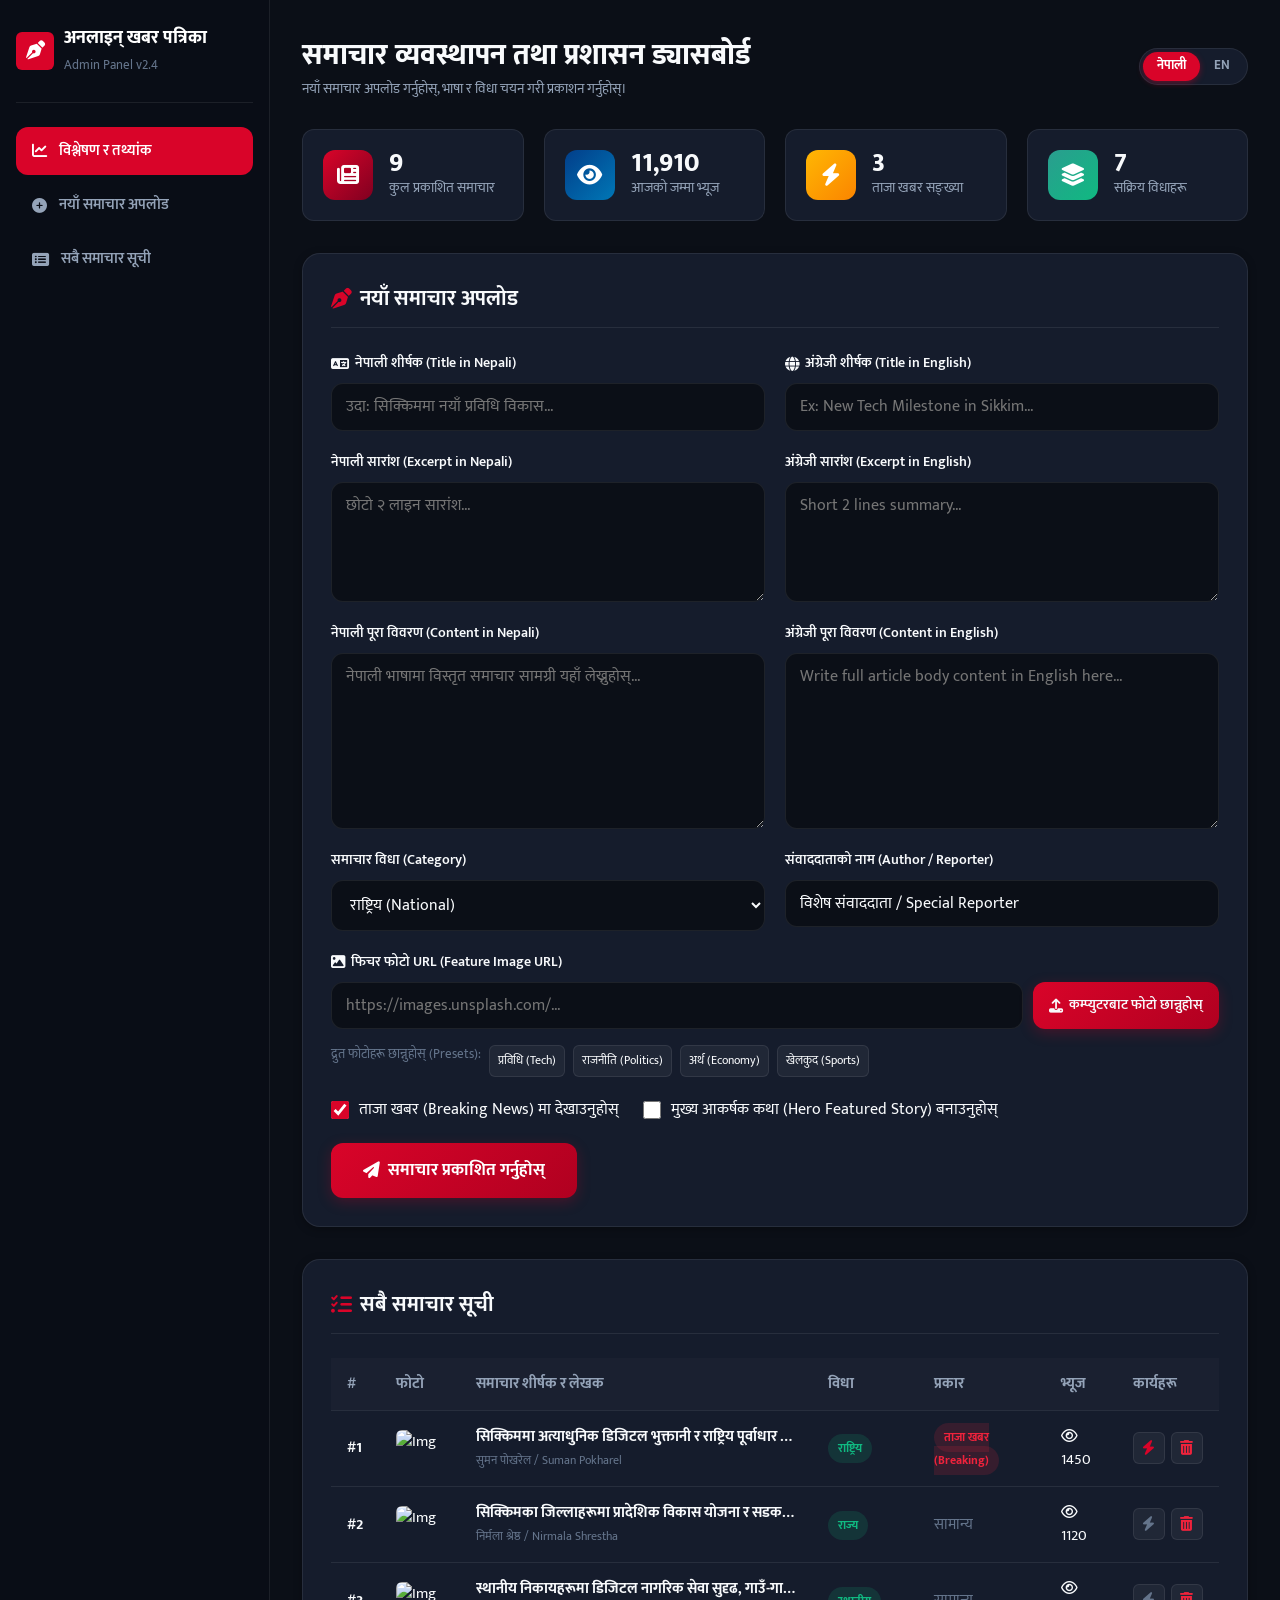
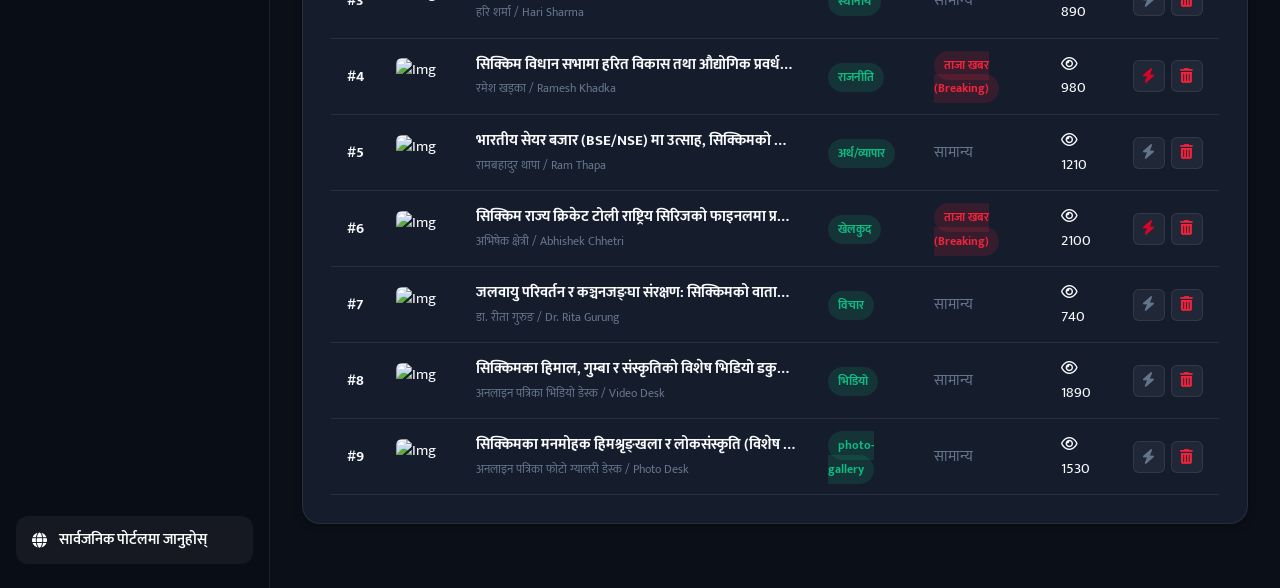
==== commit 519e3b05: "new update removed Nepal related contents" ====
--- a/admin.html
+++ b/admin.html
@@ -123,11 +123,11 @@
           <div class="form-grid-2">
             <div class="form-group">
               <label for="titleNp"><i class="fas fa-language"></i> <span data-i18n="admin.titleNp">नेपाली शीर्षक (Nepali Title) *</span></label>
-              <input type="text" id="titleNp" class="form-control" placeholder="उदा: नेपालमा नयाँ प्रविधि विकास..." required />
+              <input type="text" id="titleNp" class="form-control" placeholder="उदा: सिक्किममा नयाँ प्रविधि विकास..." required />
             </div>
             <div class="form-group">
               <label for="titleEn"><i class="fas fa-globe"></i> <span data-i18n="admin.titleEn">अंग्रेजी शीर्षक (English Title)</span></label>
-              <input type="text" id="titleEn" class="form-control" placeholder="Ex: New Tech Milestone in Nepal..." />
+              <input type="text" id="titleEn" class="form-control" placeholder="Ex: New Tech Milestone in Sikkim..." />
             </div>
           </div>
 
--- a/css/styles.css
+++ b/css/styles.css
@@ -9,7 +9,7 @@
   --font-nepali: 'Mukta', sans-serif;
   --font-english: 'Inter', system-ui, -apple-system, BlinkMacSystemFont, sans-serif;
 
-  /* Brand Palette: Nepali Flag Crimson + Slate */
+  /* Brand Palette: Sikkim Crimson & Slate */
   --primary-red: #D90429;
   --primary-red-hover: #EF233C;
   --primary-red-glow: rgba(217, 4, 41, 0.25);
